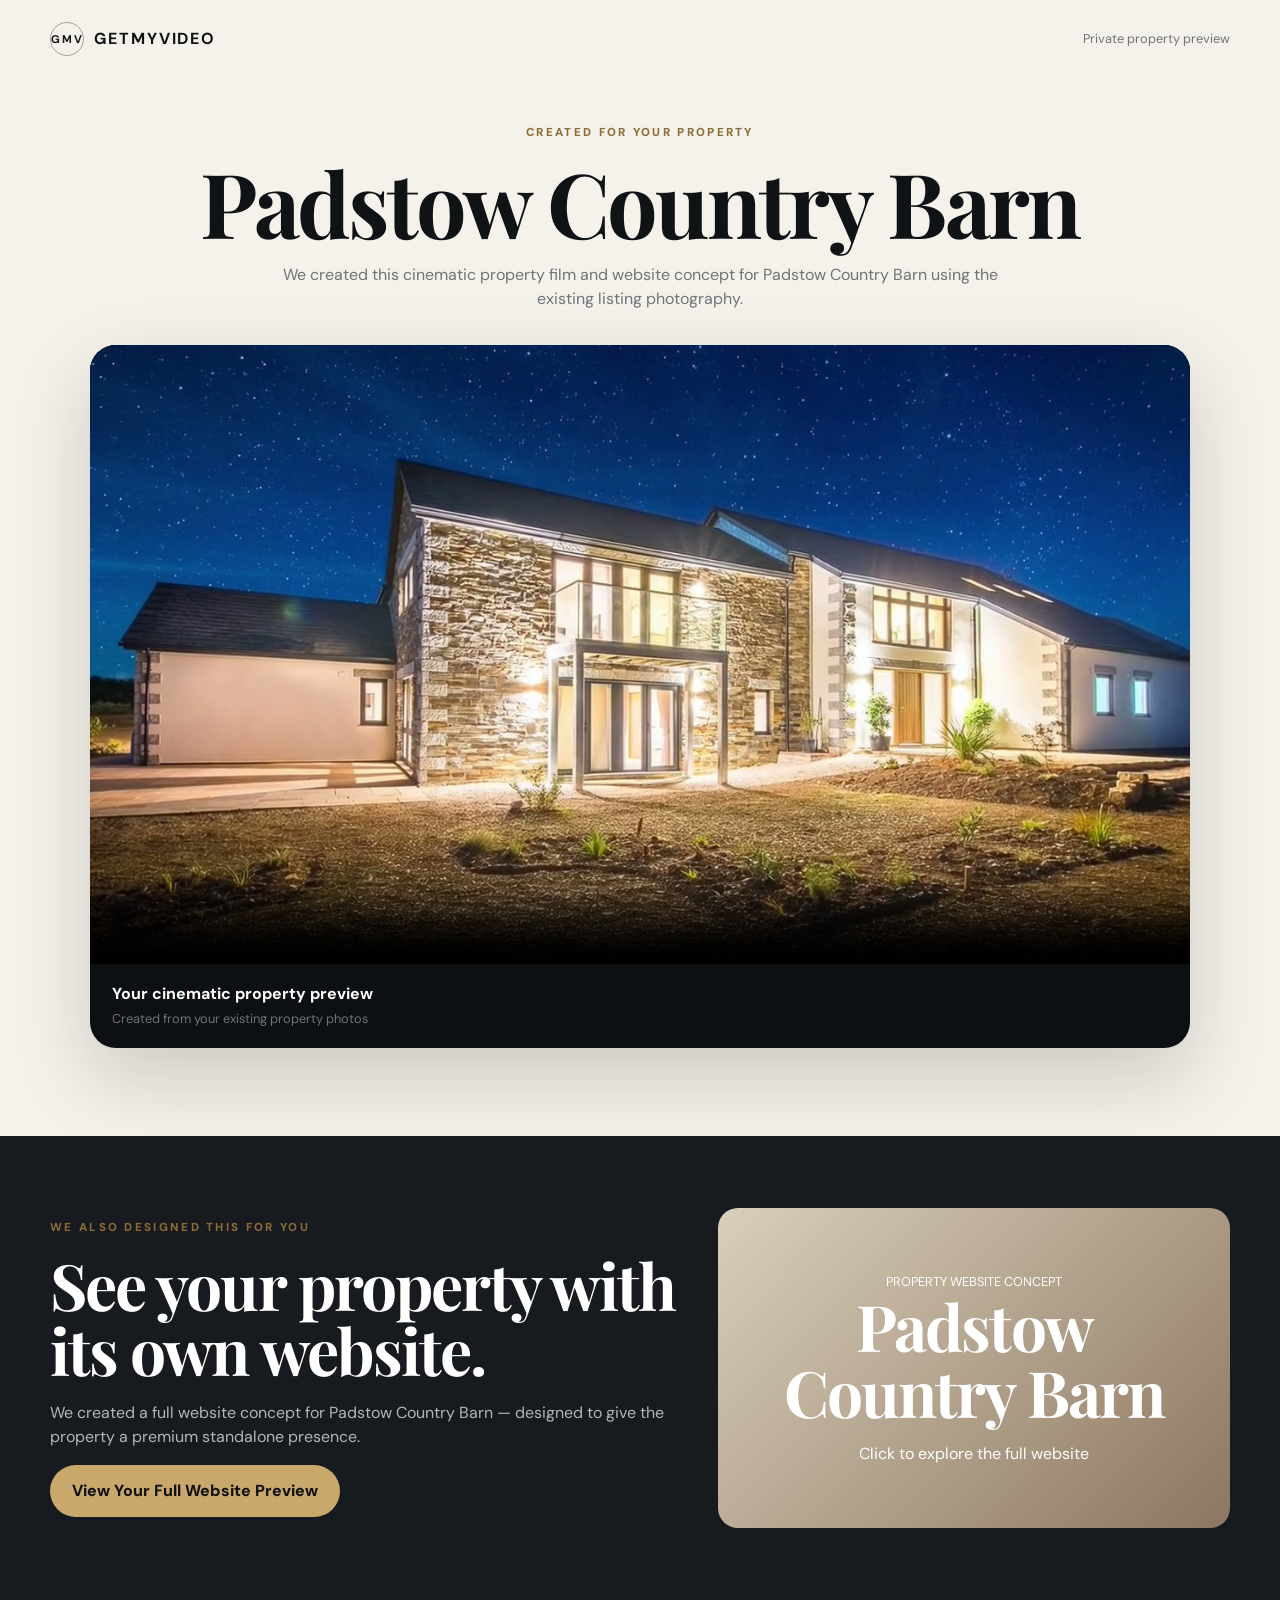
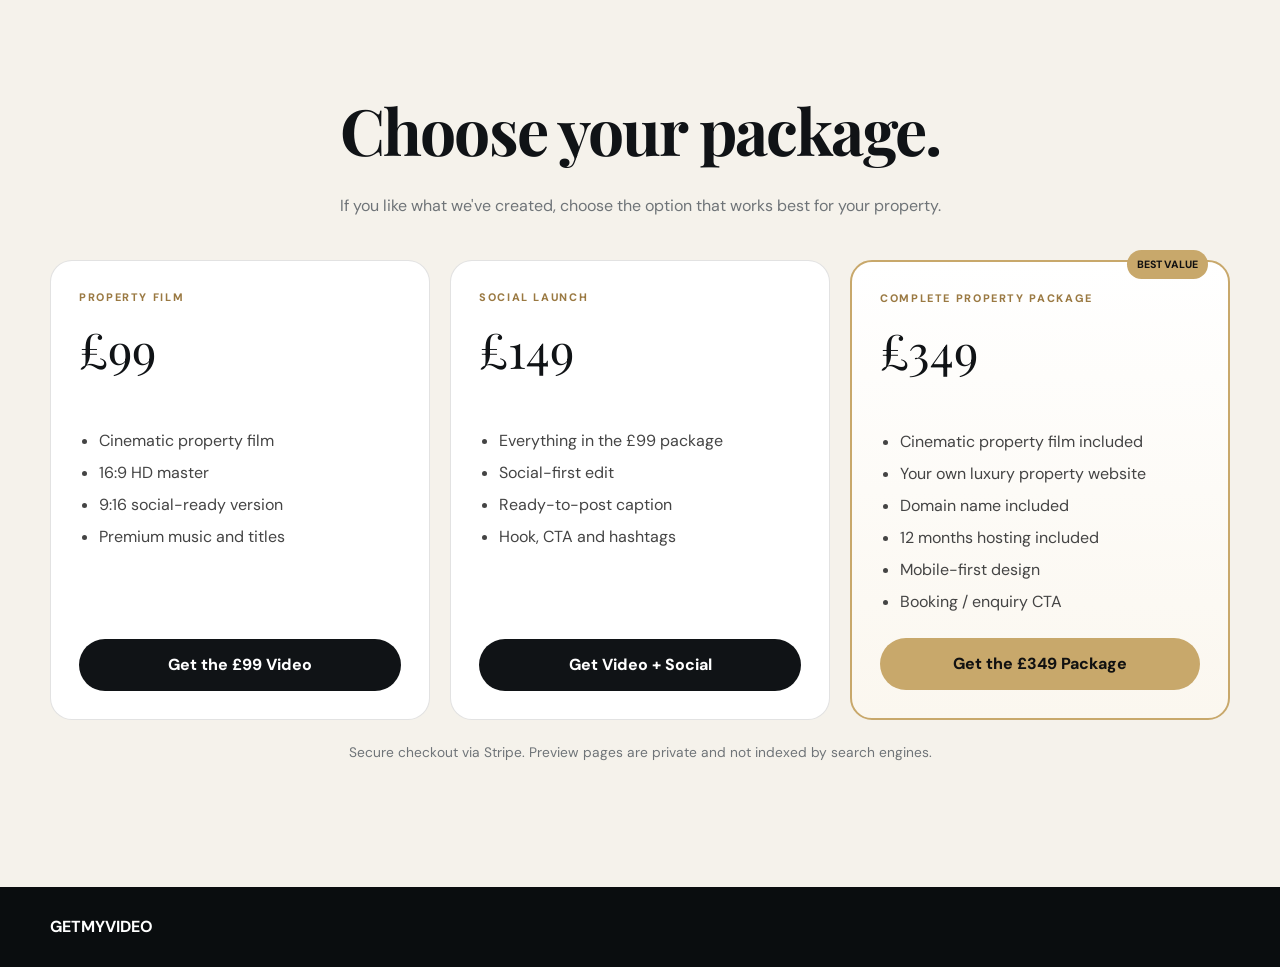
==== Padstow-barn/website/index.html @ 8402d8cf "Add files via upload" ====
<!DOCTYPE html>
<html lang="en-GB">
<head>
  <meta charset="UTF-8">
  <meta name="viewport" content="width=device-width,initial-scale=1">
  <meta name="robots" content="noindex,nofollow">
  <title>Padstow Country Barn — Your GetMyVideo Preview</title>
  <link rel="preconnect" href="https://fonts.googleapis.com">
  <link rel="preconnect" href="https://fonts.gstatic.com" crossorigin>
  <link href="https://fonts.googleapis.com/css2?family=DM+Sans:wght@400;500;600;700&family=Playfair+Display:wght@600;700&display=swap" rel="stylesheet">
  <style>
  :root{--ink:#101316;--charcoal:#171b1f;--paper:#f5f2eb;--muted:#6f7478;--gold:#c8a86b;--line:rgba(16,19,22,.12)}
  *{box-sizing:border-box}body{margin:0;font-family:'DM Sans',sans-serif;background:var(--paper);color:var(--ink);line-height:1.5}a{text-decoration:none;color:inherit}
  .wrap{width:min(1180px,calc(100% - 36px));margin:auto}header{padding:22px 0;display:flex;align-items:center;justify-content:space-between}.brand{display:flex;align-items:center;gap:10px;font-weight:700;letter-spacing:.12em}.mark{display:grid;place-items:center;width:34px;height:34px;border:1px solid rgba(16,19,22,.35);border-radius:50%;font-size:.7rem}.small{font-size:.8rem;color:var(--muted)}
  .hero{padding:46px 0 24px;text-align:center}.eyebrow{font-size:.72rem;font-weight:800;letter-spacing:.2em;color:#8b6c35;margin-bottom:16px}h1,h2{font-family:'Playfair Display',serif;letter-spacing:-.03em}h1{font-size:clamp(2.8rem,7vw,6rem);line-height:1;margin:0 0 16px}.hero p{max-width:720px;margin:auto;color:var(--muted)}
  .video-shell{margin:34px auto 64px;max-width:1100px;background:#0d1013;border-radius:26px;overflow:hidden;box-shadow:0 30px 80px rgba(20,18,14,.18)}video{display:block;width:100%;aspect-ratio:16/9;background:#000}.meta{padding:18px 22px;color:#fff;text-align:left}
  .website{background:var(--charcoal);color:#fff;padding:72px 0}.website-grid{display:grid;grid-template-columns:1.1fr .9fr;gap:42px;align-items:center}.website h2{font-size:clamp(2.4rem,5vw,4.7rem);line-height:1.02;margin:0 0 18px}.website p{color:rgba(255,255,255,.68)}.mock{background:linear-gradient(135deg,#d9cfbb,#8c7760);min-height:320px;border-radius:20px;display:grid;place-items:center;text-align:center;color:#fff;padding:28px}
  .btn{display:inline-flex;align-items:center;justify-content:center;border-radius:999px;padding:14px 22px;font-weight:800;border:0;cursor:pointer}.gold{background:var(--gold);color:#111}
  .pricing{padding:82px 0}.pricing h2{text-align:center;font-size:clamp(2.3rem,5vw,4.5rem);margin:0 0 12px}.pricing>p{text-align:center;color:var(--muted);margin-bottom:42px}.grid{display:grid;grid-template-columns:repeat(3,1fr);gap:20px;align-items:stretch}.card{position:relative;background:#fff;border:1px solid var(--line);border-radius:22px;padding:28px;display:flex;flex-direction:column}.card.best{border:2px solid var(--gold);background:linear-gradient(180deg,#fff,#fbf7ef)}.badge{position:absolute;right:20px;top:-12px;background:var(--gold);color:#111;border-radius:999px;padding:7px 10px;font-size:.66rem;font-weight:800}.plan{font-size:.68rem;font-weight:800;letter-spacing:.15em;color:#9a7942}.price{font-family:'Playfair Display',serif;font-size:3rem;margin:8px 0 20px}.card ul{padding-left:20px;color:#444;flex:1}.card li{margin:8px 0}.card .btn{width:100%;background:var(--ink);color:#fff;margin-top:auto}.card.best .btn{background:var(--gold);color:#111}.note{text-align:center;color:var(--muted);font-size:.86rem;margin-top:22px}
  footer{background:#0a0d0f;color:#fff;padding:28px 0}
  @media(max-width:850px){.website-grid,.grid{grid-template-columns:1fr}}@media(max-width:600px){.wrap{width:min(100% - 24px,1180px)}.hero{padding-top:26px}.video-shell{border-radius:16px}.website{padding:54px 0}.pricing{padding:58px 0}}
  </style>
</head>
<body>
<header class="wrap"><a class="brand" href="https://getmyvideo.co.uk"><span class="mark">GMV</span><span>GETMYVIDEO</span></a><span class="small">Private property preview</span></header>
<main>
<section class="hero wrap">
<div class="eyebrow">CREATED FOR YOUR PROPERTY</div>
<h1>Padstow Country Barn</h1>
<p>We created this cinematic property film and website concept for Padstow Country Barn using the existing listing photography.</p>
<div class="video-shell"><video controls playsinline preload="metadata" poster="poster.jpg"><source src="preview.mp4" type="video/mp4"></video><div class="meta"><strong>Your cinematic property preview</strong><br><span class="small">Created from your existing property photos</span></div></div>
</section>
<section class="website"><div class="wrap website-grid"><div><div class="eyebrow">WE ALSO DESIGNED THIS FOR YOU</div><h2>See your property with its own website.</h2><p>We created a full website concept for Padstow Country Barn — designed to give the property a premium standalone presence.</p><a class="btn gold" href="website/" target="_blank" rel="noopener">View Your Full Website Preview</a></div><a class="mock" href="website/" target="_blank" rel="noopener"><div><span class="small" style="color:#fff">PROPERTY WEBSITE CONCEPT</span><h2>Padstow Country Barn</h2><span>Click to explore the full website</span></div></a></div></section>
<section class="pricing wrap"><h2>Choose your package.</h2><p>If you like what we've created, choose the option that works best for your property.</p>
<div class="grid">
<article class="card"><span class="plan">PROPERTY FILM</span><div class="price">£99</div><ul><li>Cinematic property film</li><li>16:9 HD master</li><li>9:16 social-ready version</li><li>Premium music and titles</li></ul><a class="btn" href="https://buy.stripe.com/eVq00kbcY3Z99y583sf3a04">Get the £99 Video</a></article>
<article class="card"><span class="plan">SOCIAL LAUNCH</span><div class="price">£149</div><ul><li>Everything in the £99 package</li><li>Social-first edit</li><li>Ready-to-post caption</li><li>Hook, CTA and hashtags</li></ul><a class="btn" href="https://buy.stripe.com/4gM5kE1Co1R1cKh97wf3a05">Get Video + Social</a></article>
<article class="card best"><div class="badge">BEST VALUE</div><span class="plan">COMPLETE PROPERTY PACKAGE</span><div class="price">£349</div><ul><li>Cinematic property film included</li><li>Your own luxury property website</li><li>Domain name included</li><li>12 months hosting included</li><li>Mobile-first design</li><li>Booking / enquiry CTA</li></ul><a class="btn" href="https://buy.stripe.com/14A6oIch29jt4dLdnMf3a06">Get the £349 Package</a></article>
</div><p class="note">Secure checkout via Stripe. Preview pages are private and not indexed by search engines.</p></section>
</main>
<footer><div class="wrap"><strong>GETMYVIDEO</strong></div></footer>
</body>
</html>
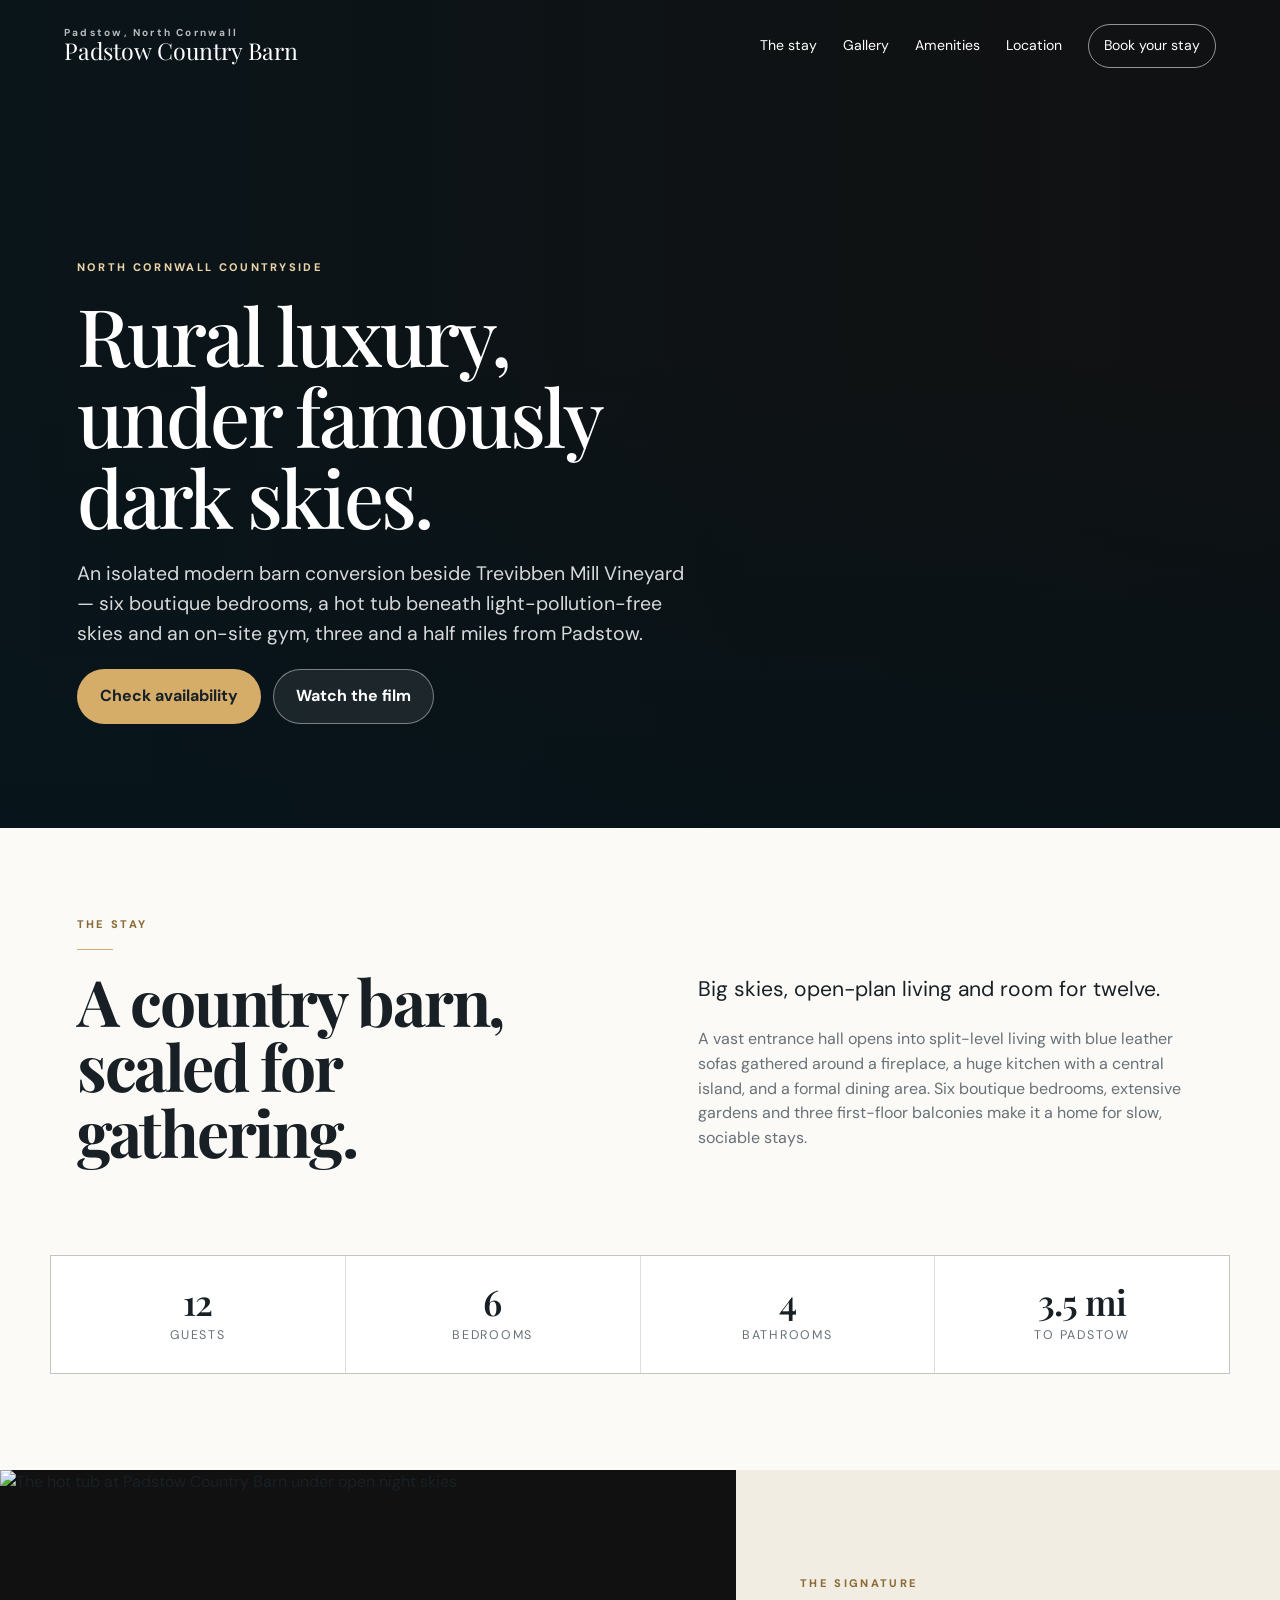
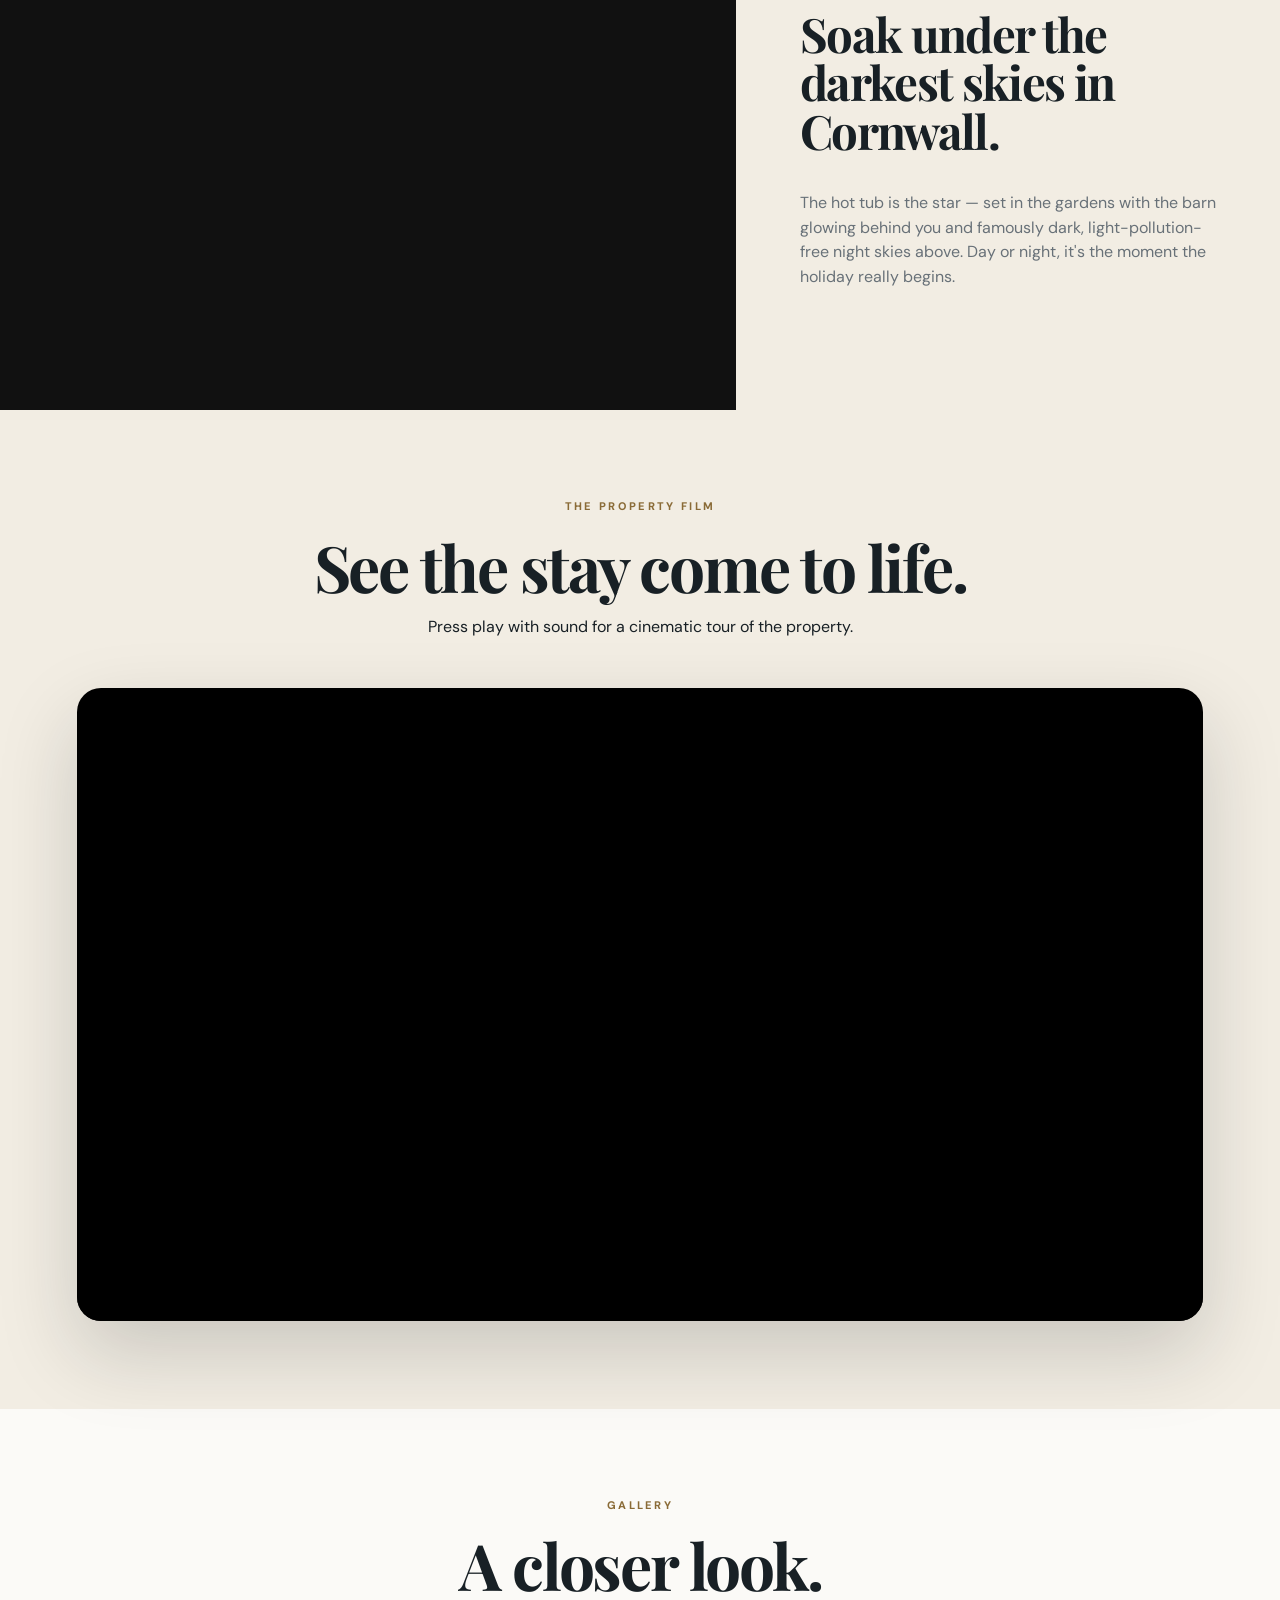
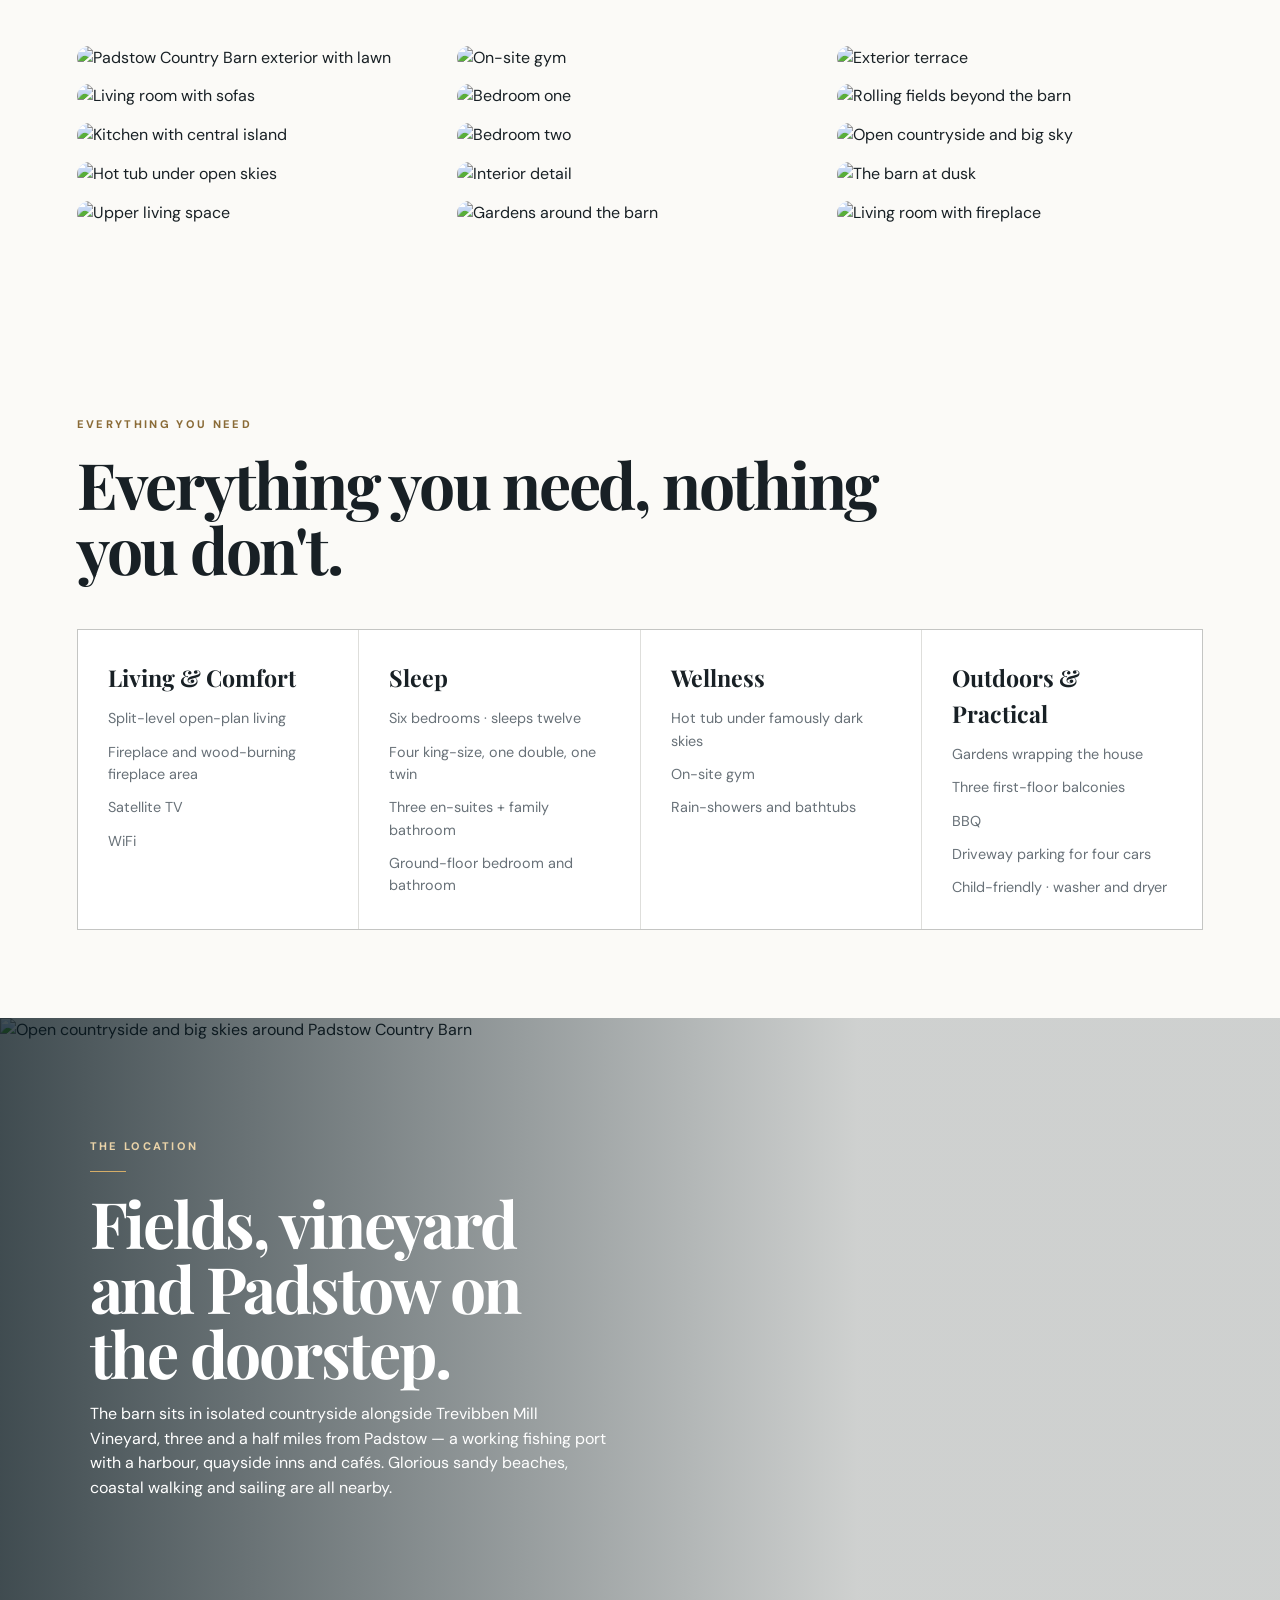
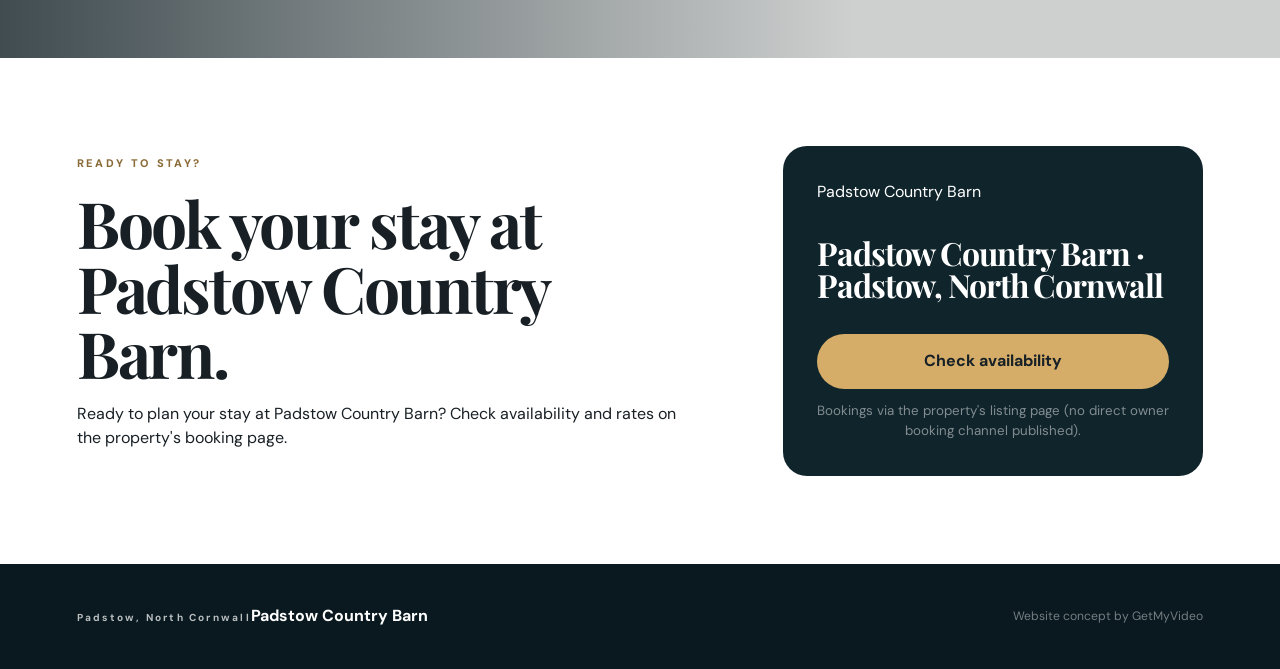
==== commit efd64078: "Add files via upload" ====
--- a/Padstow-barn/website/index.html
+++ b/Padstow-barn/website/index.html
@@ -1,43 +1,52 @@
-<!DOCTYPE html>
+<!doctype html>
 <html lang="en-GB">
 <head>
-  <meta charset="UTF-8">
-  <meta name="viewport" content="width=device-width,initial-scale=1">
-  <meta name="robots" content="noindex,nofollow">
-  <title>Padstow Country Barn — Your GetMyVideo Preview</title>
-  <link rel="preconnect" href="https://fonts.googleapis.com">
-  <link rel="preconnect" href="https://fonts.gstatic.com" crossorigin>
-  <link href="https://fonts.googleapis.com/css2?family=DM+Sans:wght@400;500;600;700&family=Playfair+Display:wght@600;700&display=swap" rel="stylesheet">
-  <style>
-  :root{--ink:#101316;--charcoal:#171b1f;--paper:#f5f2eb;--muted:#6f7478;--gold:#c8a86b;--line:rgba(16,19,22,.12)}
-  *{box-sizing:border-box}body{margin:0;font-family:'DM Sans',sans-serif;background:var(--paper);color:var(--ink);line-height:1.5}a{text-decoration:none;color:inherit}
-  .wrap{width:min(1180px,calc(100% - 36px));margin:auto}header{padding:22px 0;display:flex;align-items:center;justify-content:space-between}.brand{display:flex;align-items:center;gap:10px;font-weight:700;letter-spacing:.12em}.mark{display:grid;place-items:center;width:34px;height:34px;border:1px solid rgba(16,19,22,.35);border-radius:50%;font-size:.7rem}.small{font-size:.8rem;color:var(--muted)}
-  .hero{padding:46px 0 24px;text-align:center}.eyebrow{font-size:.72rem;font-weight:800;letter-spacing:.2em;color:#8b6c35;margin-bottom:16px}h1,h2{font-family:'Playfair Display',serif;letter-spacing:-.03em}h1{font-size:clamp(2.8rem,7vw,6rem);line-height:1;margin:0 0 16px}.hero p{max-width:720px;margin:auto;color:var(--muted)}
-  .video-shell{margin:34px auto 64px;max-width:1100px;background:#0d1013;border-radius:26px;overflow:hidden;box-shadow:0 30px 80px rgba(20,18,14,.18)}video{display:block;width:100%;aspect-ratio:16/9;background:#000}.meta{padding:18px 22px;color:#fff;text-align:left}
-  .website{background:var(--charcoal);color:#fff;padding:72px 0}.website-grid{display:grid;grid-template-columns:1.1fr .9fr;gap:42px;align-items:center}.website h2{font-size:clamp(2.4rem,5vw,4.7rem);line-height:1.02;margin:0 0 18px}.website p{color:rgba(255,255,255,.68)}.mock{background:linear-gradient(135deg,#d9cfbb,#8c7760);min-height:320px;border-radius:20px;display:grid;place-items:center;text-align:center;color:#fff;padding:28px}
-  .btn{display:inline-flex;align-items:center;justify-content:center;border-radius:999px;padding:14px 22px;font-weight:800;border:0;cursor:pointer}.gold{background:var(--gold);color:#111}
-  .pricing{padding:82px 0}.pricing h2{text-align:center;font-size:clamp(2.3rem,5vw,4.5rem);margin:0 0 12px}.pricing>p{text-align:center;color:var(--muted);margin-bottom:42px}.grid{display:grid;grid-template-columns:repeat(3,1fr);gap:20px;align-items:stretch}.card{position:relative;background:#fff;border:1px solid var(--line);border-radius:22px;padding:28px;display:flex;flex-direction:column}.card.best{border:2px solid var(--gold);background:linear-gradient(180deg,#fff,#fbf7ef)}.badge{position:absolute;right:20px;top:-12px;background:var(--gold);color:#111;border-radius:999px;padding:7px 10px;font-size:.66rem;font-weight:800}.plan{font-size:.68rem;font-weight:800;letter-spacing:.15em;color:#9a7942}.price{font-family:'Playfair Display',serif;font-size:3rem;margin:8px 0 20px}.card ul{padding-left:20px;color:#444;flex:1}.card li{margin:8px 0}.card .btn{width:100%;background:var(--ink);color:#fff;margin-top:auto}.card.best .btn{background:var(--gold);color:#111}.note{text-align:center;color:var(--muted);font-size:.86rem;margin-top:22px}
-  footer{background:#0a0d0f;color:#fff;padding:28px 0}
-  @media(max-width:850px){.website-grid,.grid{grid-template-columns:1fr}}@media(max-width:600px){.wrap{width:min(100% - 24px,1180px)}.hero{padding-top:26px}.video-shell{border-radius:16px}.website{padding:54px 0}.pricing{padding:58px 0}}
-  </style>
+<meta charset="utf-8">
+<meta name="viewport" content="width=device-width,initial-scale=1">
+<meta name="robots" content="noindex,nofollow">
+<meta name="description" content="Padstow Country Barn — an isolated luxury barn conversion in the north Cornwall countryside alongside Trevibben Mill Vineyard, 3.5 miles from Padstow. Sleeps twelve, hot tub, on-site gym, dark skies.">
+<title>Padstow Country Barn — Padstow, North Cornwall</title>
+<link rel="preconnect" href="https://fonts.googleapis.com">
+<link rel="preconnect" href="https://fonts.gstatic.com" crossorigin>
+<link href="https://fonts.googleapis.com/css2?family=DM+Sans:wght@400;500;600;700&family=Playfair+Display:wght@500;600;700&display=swap" rel="stylesheet">
+<link rel="stylesheet" href="styles.css">
 </head>
 <body>
-<header class="wrap"><a class="brand" href="https://getmyvideo.co.uk"><span class="mark">GMV</span><span>GETMYVIDEO</span></a><span class="small">Private property preview</span></header>
+<header class="topbar" id="top">
+<a class="brand" href="#top"><span class="brand-kicker">Padstow, North Cornwall</span><span class="brand-name">Padstow Country Barn</span></a>
+<nav><a href="#stay">The stay</a><a href="#gallery">Gallery</a><a href="#amenities">Amenities</a><a href="#location">Location</a><a class="book-pill" href="#book">Book your stay</a></nav>
+</header>
 <main>
-<section class="hero wrap">
-<div class="eyebrow">CREATED FOR YOUR PROPERTY</div>
-<h1>Padstow Country Barn</h1>
-<p>We created this cinematic property film and website concept for Padstow Country Barn using the existing listing photography.</p>
-<div class="video-shell"><video controls playsinline preload="metadata" poster="poster.jpg"><source src="preview.mp4" type="video/mp4"></video><div class="meta"><strong>Your cinematic property preview</strong><br><span class="small">Created from your existing property photos</span></div></div>
+<section class="hero"><video class="hero-video" autoplay muted loop playsinline poster="assets/poster.jpg"><source src="assets/hero-loop.mp4" type="video/mp4"></video><div class="hero-shade"></div><div class="hero-copy"><div class="eyebrow">NORTH CORNWALL COUNTRYSIDE</div><h1>Rural luxury, under famously dark skies.</h1><p>An isolated modern barn conversion beside Trevibben Mill Vineyard — six boutique bedrooms, a hot tub beneath light-pollution-free skies and an on-site gym, three and a half miles from Padstow.</p><div class="hero-actions"><a class="button gold" href="#book">Check availability</a><a class="button glass" href="#film">Watch the film</a></div></div></section>
+<section class="intro section" id="stay"><div><div class="eyebrow dark">THE STAY</div><h2>A country barn, scaled for gathering.</h2></div><div class="intro-copy"><p class="lead">Big skies, open-plan living and room for twelve.</p><p>A vast entrance hall opens into split-level living with blue leather sofas gathered around a fireplace, a huge kitchen with a central island, and a formal dining area. Six boutique bedrooms, extensive gardens and three first-floor balconies make it a home for slow, sociable stays.</p></div></section>
+<div class="facts wrap"><div><b>12</b><span>Guests</span></div><div><b>6</b><span>Bedrooms</span></div><div><b>4</b><span>Bathrooms</span></div><div><b>3.5&nbsp;mi</b><span>To Padstow</span></div></div>
+<section class="feature-split" id="signature"><div class="feature-media"><img src="assets/feature.jpg" alt="The hot tub at Padstow Country Barn under open night skies"></div><div class="feature-copy"><div class="eyebrow dark">THE SIGNATURE</div><h2>Soak under the darkest skies in Cornwall.</h2><p>The hot tub is the star — set in the gardens with the barn glowing behind you and famously dark, light-pollution-free night skies above. Day or night, it's the moment the holiday really begins.</p></div></section>
 </section>
-<section class="website"><div class="wrap website-grid"><div><div class="eyebrow">WE ALSO DESIGNED THIS FOR YOU</div><h2>See your property with its own website.</h2><p>We created a full website concept for Padstow Country Barn — designed to give the property a premium standalone presence.</p><a class="btn gold" href="website/" target="_blank" rel="noopener">View Your Full Website Preview</a></div><a class="mock" href="website/" target="_blank" rel="noopener"><div><span class="small" style="color:#fff">PROPERTY WEBSITE CONCEPT</span><h2>Padstow Country Barn</h2><span>Click to explore the full website</span></div></a></div></section>
-<section class="pricing wrap"><h2>Choose your package.</h2><p>If you like what we've created, choose the option that works best for your property.</p>
-<div class="grid">
-<article class="card"><span class="plan">PROPERTY FILM</span><div class="price">£99</div><ul><li>Cinematic property film</li><li>16:9 HD master</li><li>9:16 social-ready version</li><li>Premium music and titles</li></ul><a class="btn" href="https://buy.stripe.com/eVq00kbcY3Z99y583sf3a04">Get the £99 Video</a></article>
-<article class="card"><span class="plan">SOCIAL LAUNCH</span><div class="price">£149</div><ul><li>Everything in the £99 package</li><li>Social-first edit</li><li>Ready-to-post caption</li><li>Hook, CTA and hashtags</li></ul><a class="btn" href="https://buy.stripe.com/4gM5kE1Co1R1cKh97wf3a05">Get Video + Social</a></article>
-<article class="card best"><div class="badge">BEST VALUE</div><span class="plan">COMPLETE PROPERTY PACKAGE</span><div class="price">£349</div><ul><li>Cinematic property film included</li><li>Your own luxury property website</li><li>Domain name included</li><li>12 months hosting included</li><li>Mobile-first design</li><li>Booking / enquiry CTA</li></ul><a class="btn" href="https://buy.stripe.com/14A6oIch29jt4dLdnMf3a06">Get the £349 Package</a></article>
-</div><p class="note">Secure checkout via Stripe. Preview pages are private and not indexed by search engines.</p></section>
+<section class="film-section section" id="film"><div class="section-head centered"><div class="eyebrow dark">THE PROPERTY FILM</div><h2>See the stay come to life.</h2><p>Press play with sound for a cinematic tour of the property.</p></div><div class="film-card"><video controls playsinline preload="none" poster="assets/poster.jpg"><source src="assets/property-film.mp4" type="video/mp4"></video></div></section>
+<section class="section" id="gallery"><div class="section-head centered"><div class="eyebrow dark">GALLERY</div><h2>A closer look.</h2></div><div class="masonry"><img src="assets/01-exterior.jpg" alt="Padstow Country Barn exterior with lawn" loading="lazy">
+<img src="assets/02-living-room.jpg" alt="Living room with sofas" loading="lazy">
+<img src="assets/03-kitchen.jpg" alt="Kitchen with central island" loading="lazy">
+<img src="assets/04-hot-tub.jpg" alt="Hot tub under open skies" loading="lazy">
+<img src="assets/05-living-room-upper.jpg" alt="Upper living space" loading="lazy">
+<img src="assets/06-gym.jpg" alt="On-site gym" loading="lazy">
+<img src="assets/07-bedroom-1.jpg" alt="Bedroom one" loading="lazy">
+<img src="assets/08-bedroom-2.jpg" alt="Bedroom two" loading="lazy">
+<img src="assets/09-interior-detail.jpg" alt="Interior detail" loading="lazy">
+<img src="assets/10-garden.jpg" alt="Gardens around the barn" loading="lazy">
+<img src="assets/11-exterior-terrace.jpg" alt="Exterior terrace" loading="lazy">
+<img src="assets/12-fields-view.jpg" alt="Rolling fields beyond the barn" loading="lazy">
+<img src="assets/13-countryside-view.jpg" alt="Open countryside and big sky" loading="lazy">
+<img src="assets/14-exterior-dusk.jpg" alt="The barn at dusk" loading="lazy">
+<img src="assets/15-living-room-fireplace.jpg" alt="Living room with fireplace" loading="lazy"></div></section>
+<section class="amenities section" id="amenities"><div class="section-head"><div class="eyebrow dark">EVERYTHING YOU NEED</div><h2>Everything you need, nothing you don't.</h2></div><div class="amenity-grid">
+<div><b>Living &amp; Comfort</b><span>Split-level open-plan living</span><span>Fireplace and wood-burning fireplace area</span><span>Satellite TV</span><span>WiFi</span></div>
+<div><b>Sleep</b><span>Six bedrooms &middot; sleeps twelve</span><span>Four king-size, one double, one twin</span><span>Three en-suites + family bathroom</span><span>Ground-floor bedroom and bathroom</span></div>
+<div><b>Wellness</b><span>Hot tub under famously dark skies</span><span>On-site gym</span><span>Rain-showers and bathtubs</span></div>
+<div><b>Outdoors &amp; Practical</b><span>Gardens wrapping the house</span><span>Three first-floor balconies</span><span>BBQ</span><span>Driveway parking for four cars</span><span>Child-friendly &middot; washer and dryer</span></div>
+</div></section>
+<section class="location" id="location"><img src="assets/location.jpg" alt="Open countryside and big skies around Padstow Country Barn"><div class="location-copy"><div class="eyebrow">THE LOCATION</div><h2>Fields, vineyard and Padstow on the doorstep.</h2><p>The barn sits in isolated countryside alongside Trevibben Mill Vineyard, three and a half miles from Padstow — a working fishing port with a harbour, quayside inns and cafés. Glorious sandy beaches, coastal walking and sailing are all nearby.</p></div></section>
+<section class="book section" id="book"><div class="book-copy"><div class="eyebrow dark">READY TO STAY?</div><h2>Book your stay at Padstow Country Barn.</h2><p>Ready to plan your stay at Padstow Country Barn? Check availability and rates on the property's booking page.</p></div><div class="book-panel"><span class="small">Padstow Country Barn</span><h3>Padstow Country Barn · Padstow, North Cornwall</h3><a class="button gold wide" href="https://luxurycornwall.com/listing/padstow-country-barn-holiday-home/">Check availability</a><small>Bookings via the property's listing page (no direct owner booking channel published).</small></div></section>
 </main>
-<footer><div class="wrap"><strong>GETMYVIDEO</strong></div></footer>
+<footer><div><span class="brand-kicker">Padstow, North Cornwall</span><strong>Padstow Country Barn</strong></div><span class="preview-note">Website concept by GetMyVideo</span></footer>
 </body>
 </html>
--- a/Padstow-barn/website/styles.css
+++ b/Padstow-barn/website/styles.css
@@ -0,0 +1,53 @@
+:root{--ink:#182025;--deep:#10242b;--sand:#f2ede3;--paper:#fbfaf7;--gold:#d5ad68;--muted:#687178;--line:rgba(24,32,37,.13)}
+*{box-sizing:border-box}html{scroll-behavior:smooth}body{margin:0;font-family:'DM Sans',sans-serif;background:var(--paper);color:var(--ink);line-height:1.55}a{color:inherit;text-decoration:none}img,video{max-width:100%}
+.topbar{position:absolute;top:0;left:0;right:0;z-index:20;display:flex;align-items:center;justify-content:space-between;padding:24px clamp(20px,5vw,72px);color:#fff}.brand{display:flex;flex-direction:column;line-height:1.05}.brand-kicker{font-size:.63rem;letter-spacing:.22em;font-weight:700;opacity:.72}.brand-name{font-family:'Playfair Display',serif;font-size:1.45rem}nav{display:flex;gap:26px;align-items:center;font-size:.88rem}.book-pill{border:1px solid rgba(255,255,255,.55);padding:10px 15px;border-radius:999px}
+.hero{position:relative;height:min(94vh,920px);min-height:700px;background:#111;overflow:hidden;display:flex;align-items:flex-end}.hero-video{position:absolute;inset:0;width:100%;height:100%;object-fit:cover}.hero-shade{position:absolute;inset:0;background:linear-gradient(90deg,rgba(7,22,29,.73),rgba(7,22,29,.23) 60%,rgba(7,22,29,.08)),linear-gradient(to top,rgba(5,18,24,.78),transparent 58%)}.hero-copy{position:relative;z-index:2;color:#fff;width:min(780px,85vw);padding:0 clamp(22px,6vw,94px) 118px}.eyebrow{font-size:.69rem;font-weight:800;letter-spacing:.21em;color:#ead3a8;margin-bottom:18px}.eyebrow.dark{color:#8a6b37}h1,h2,h3{font-family:'Playfair Display',serif;letter-spacing:-.035em;line-height:1.02}.hero h1{font-size:clamp(4rem,8vw,8.2rem);margin:0 0 22px;font-weight:500}.hero p{font-size:clamp(1rem,1.6vw,1.22rem);max-width:650px;color:rgba(255,255,255,.84)}.hero-actions{display:flex;gap:12px;flex-wrap:wrap}.button{display:inline-flex;align-items:center;justify-content:center;border-radius:999px;padding:14px 22px;font-weight:700;border:1px solid transparent}.button.gold{background:var(--gold);color:#172026}.button.glass{border-color:rgba(255,255,255,.42);background:rgba(255,255,255,.08);color:#fff}.button.wide{width:100%}
+.section{padding:110px clamp(20px,6vw,96px)}.intro{display:grid;grid-template-columns:1fr 1fr;gap:9vw}.intro h2,.section-head h2,.statement-copy h2,.location-copy h2,.book h2{font-size:clamp(2.7rem,5vw,5.6rem);margin:0}.intro-copy{max-width:620px;padding-top:36px;color:var(--muted)}.intro-copy .lead{font-size:1.32rem;color:var(--ink)}
+.statement-image{position:relative;min-height:760px;background:#111;overflow:hidden}.statement-image img{position:absolute;inset:0;width:100%;height:100%;object-fit:cover}.statement-image:after{content:"";position:absolute;inset:0;background:linear-gradient(90deg,rgba(6,20,27,.7),rgba(6,20,27,.12) 65%)}.statement-copy{position:relative;z-index:2;color:#fff;padding:160px clamp(24px,7vw,110px);max-width:780px}
+.section-head{max-width:880px;margin-bottom:48px}.centered{text-align:center;margin-left:auto;margin-right:auto}.film-section{background:var(--sand)}.film-card{max-width:1180px;margin:auto;border-radius:24px;overflow:hidden;background:#000;box-shadow:0 32px 80px rgba(20,30,35,.18)}.film-card video{display:block;width:100%;aspect-ratio:16/9}.masonry{columns:3 300px;column-gap:14px}.masonry img{width:100%;display:block;margin:0 0 14px;border-radius:14px;break-inside:avoid}
+.amenity-grid{display:grid;grid-template-columns:repeat(4,1fr);gap:1px;background:var(--line);border:1px solid var(--line)}.amenity-grid>div{background:#fff;padding:30px;display:flex;flex-direction:column;gap:11px}.amenity-grid b{font-family:'Playfair Display',serif;font-size:1.45rem}.amenity-grid span{color:var(--muted);font-size:.9rem}
+.location{position:relative;min-height:720px;overflow:hidden}.location img{position:absolute;inset:0;width:100%;height:100%;object-fit:cover}.location:after{content:"";position:absolute;inset:0;background:linear-gradient(90deg,rgba(5,21,28,.76),rgba(5,21,28,.18) 67%)}.location-copy{position:relative;z-index:2;color:#fff;max-width:700px;padding:145px clamp(24px,7vw,110px)}
+.book{display:grid;grid-template-columns:1fr 420px;gap:8vw;align-items:center;background:#fff}.book-panel{background:var(--deep);color:#fff;border-radius:24px;padding:34px}.book-panel h3{font-size:2rem}.book-panel small{display:block;text-align:center;margin-top:12px;color:rgba(255,255,255,.48)}
+footer{background:#09191f;color:#fff;padding:40px clamp(20px,6vw,96px);display:flex;justify-content:space-between;align-items:center}.preview-note{font-size:.76rem;color:rgba(255,255,255,.44)}
+@media(max-width:980px){nav a:not(.book-pill){display:none}.intro,.book{grid-template-columns:1fr}.amenity-grid{grid-template-columns:1fr 1fr}}
+@media(max-width:640px){.topbar{padding:17px 16px}.hero{height:86vh;min-height:650px}.hero-copy{padding:0 18px 100px;width:100%}.hero h1{font-size:4.25rem}.hero-actions .button{width:100%}.section{padding:76px 18px}.statement-image{min-height:650px}.statement-copy{padding:100px 20px}.masonry{columns:2 160px;column-gap:8px}.amenity-grid{grid-template-columns:1fr}.location{min-height:620px}.location-copy{padding:100px 20px}.book{gap:34px}}
+
+/* ===== Padstow Country Barn correction pass =====
+   Responsive hero typography, tighter premium spacing,
+   Cornish country-barn identity accents. */
+.hero{height:min(92vh,900px);min-height:660px}
+.hero h1{font-size:clamp(2.5rem,6.2vw,5.2rem);max-width:840px}
+.hero-copy{padding-bottom:104px}
+.section{padding:88px clamp(20px,6vw,96px)}
+.statement-image{min-height:620px}
+.statement-image img{object-position:center 62%}
+.statement-copy{padding:130px clamp(24px,7vw,110px)}
+.location{min-height:640px}
+.location-copy{padding:120px clamp(24px,7vw,110px)}
+.intro .eyebrow::after,.statement-copy .eyebrow::after,.location-copy .eyebrow::after{content:"";display:block;width:36px;height:1px;background:var(--gold);margin-top:16px}
+.facts{display:grid;grid-template-columns:repeat(4,1fr);gap:1px;background:var(--line);border:1px solid var(--line);margin:0 auto 96px;max-width:1180px}
+.facts>div{background:#fff;padding:28px 20px;text-align:center;display:flex;flex-direction:column;gap:7px}
+.facts b{font-family:'Playfair Display',serif;font-size:2.2rem;font-weight:600;line-height:1;letter-spacing:-.02em}
+.facts span{color:var(--muted);font-size:.78rem;letter-spacing:.14em;text-transform:uppercase}
+@media(max-width:980px){.facts{grid-template-columns:1fr 1fr}}
+@media(max-width:640px){
+  .hero{height:88vh;min-height:600px}
+  .hero h1{font-size:clamp(1.85rem,8vw,2.5rem);letter-spacing:-.025em}
+  .hero-copy{padding:0 18px 88px}
+  .section{padding:64px 18px}
+  .statement-image{min-height:500px}
+  .statement-copy{padding:96px 20px}
+  .location{min-height:560px}
+  .location-copy{padding:96px 20px}
+  .facts{grid-template-columns:1fr 1fr;margin-bottom:64px}
+  .facts b{font-size:1.8rem}
+}
+
+/* Hot-tub signature: split feature so the tub reads clearly (not sky-cropped) */
+.feature-split{display:grid;grid-template-columns:1.15fr .85fr;gap:0;background:var(--sand)}
+.feature-media{position:relative;min-height:540px;background:#111}
+.feature-media img{position:absolute;inset:0;width:100%;height:100%;object-fit:cover;object-position:50% 80%}
+.feature-copy{display:flex;flex-direction:column;justify-content:center;padding:84px clamp(28px,5vw,76px)}
+.feature-copy h2{font-size:clamp(2.2rem,3.7vw,3.8rem);margin:0 0 20px}
+.feature-copy p{color:var(--muted);max-width:460px}
+@media(max-width:980px){.feature-split{grid-template-columns:1fr}.feature-media{min-height:430px}.feature-copy{padding:64px 20px}}
